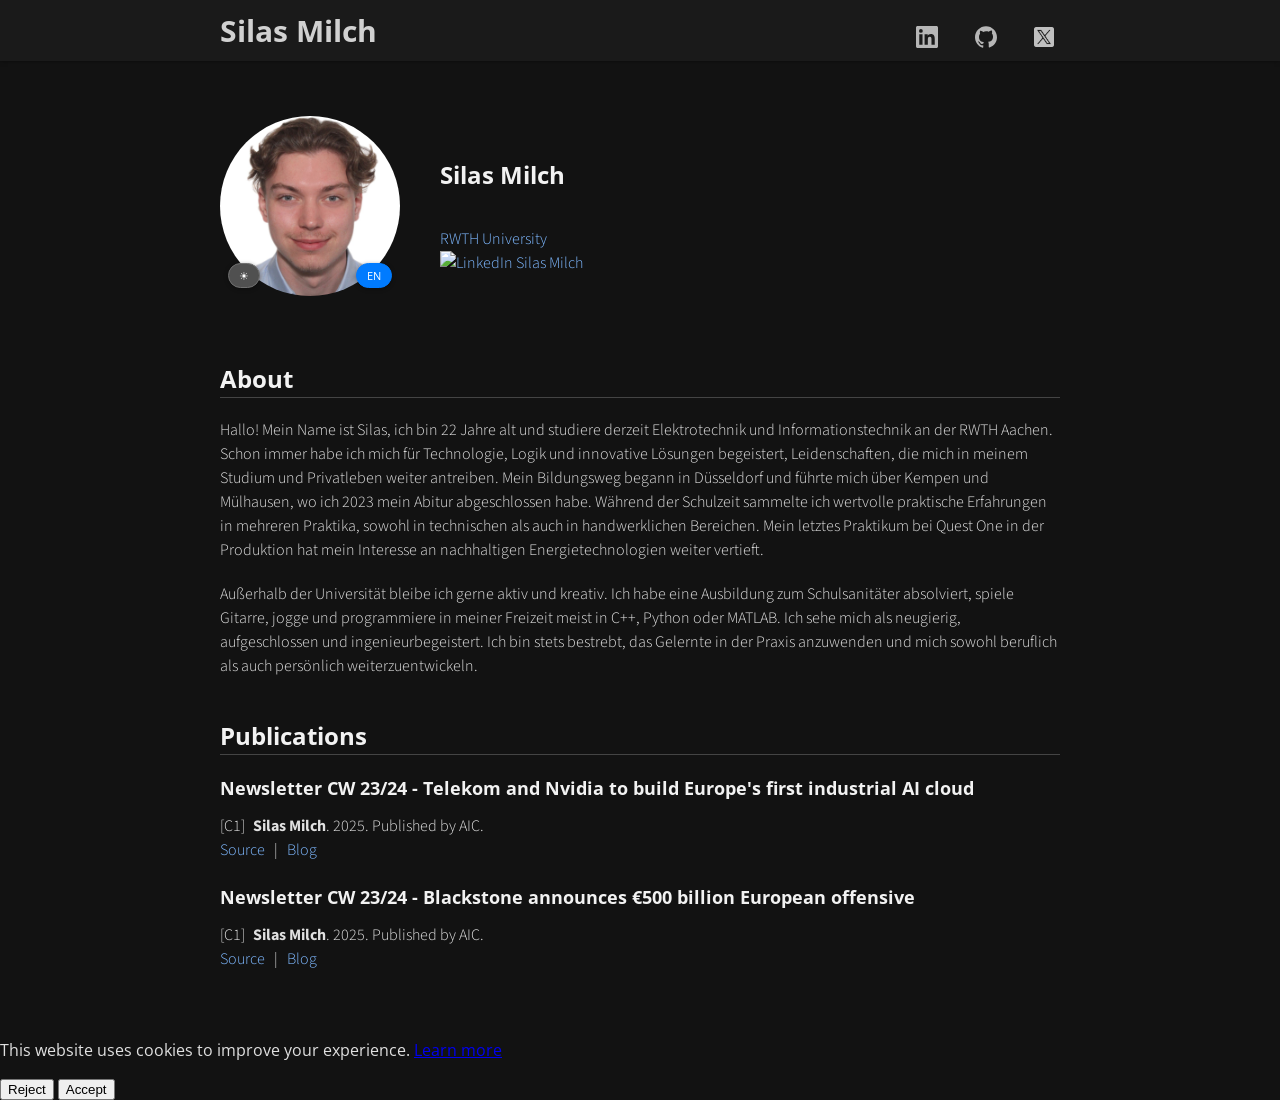
==== index.html @ ef3cd0cd "Update index.html" ====
<!doctype html>
<html class="dark-mode">


<head>

  <!-- Google tag (gtag.js) -->
  <script async src="https://www.googletagmanager.com/gtag/js?id=AW-17042808055"></script>
  <script>
    window.dataLayer = window.dataLayer || [];
    function gtag(){dataLayer.push(arguments);}
    gtag('js', new Date());

    gtag('config', 'AW-17042808055');
  </script>

  <!-- Open Graph Meta-Tags -->
  <meta property="og:title" content="Ailas Milch - Student at RWTH Aachen University">
  <meta property="og:description" content="Hi, I'm Silas Milch, a student of Electrical Engineering and Information Technology at RWTH Aachen University. Passionate about technology, programming, and sustainable energy solutions.">
  <meta property="og:image" content="https://www.silasmilch.eu/img/me.jpeg"> <!-- Dein Profilbild -->
  <meta property="og:url" content="https://www.silasmilch.eu/">
  <meta property="og:type" content="website">
  <meta property="og:site_name" content="Silas Milch">
  
  <!-- Optional: Twitter Card Meta-Tags -->
  <meta name="twitter:card" content="summary_large_image">
  <meta name="twitter:title" content="Silas Milch - Student at RWTH Aachen University">
  <meta name="twitter:description" content="Hi, I'm Silas Milch, a student of Electrical Engineering and Information Technology at RWTH Aachen University. Passionate about technology, programming, and sustainable energy solutions.">
  <meta name="twitter:image" content="https://www.silasmilch.eu/img/me2.png">

  <!-- Favicon -->
  <title>Silas Milch</title>
  <link rel="icon" type="image/png" sizes="32x32" href="/favicon.png">
  <link rel="icon" href="/favicon.ico">
  <link rel="canonical" href="https://www.silasmilch.eu/">






  <meta charset="utf-8" name="viewport" content="width=device-width, initial-scale=1">
  <script>
    (function () {
      try {
        if (localStorage.getItem('darkMode') === 'false') {
          document.documentElement.classList.remove('dark-mode');
        }
      } catch (e) {}
    })();
  </script>
  <link href="css/frame.css" media="screen" rel="stylesheet" type="text/css" />
  <link href="css/controls.css" media="screen" rel="stylesheet" type="text/css" />
  <link href="css/custom.css" media="screen" rel="stylesheet" type="text/css" />
  <link href="css/cookie-banner.css" media="screen" rel="stylesheet" type="text/css" />
  <link href='https://fonts.googleapis.com/css?family=Open+Sans:400,700' rel='stylesheet' type='text/css'>
  <link href='https://fonts.googleapis.com/css?family=Open+Sans+Condensed:300,700' rel='stylesheet' type='text/css'>
  <link href="https://fonts.googleapis.com/css?family=Source+Sans+Pro:400,700" rel="stylesheet">
  <script src="https://ajax.googleapis.com/ajax/libs/jquery/3.3.1/jquery.min.js"></script>
  <script src="js/menu.js"></script>
  <script src="js/lang-toggle.js" defer></script>
  <script src="js/dark-mode.js" defer></script>
  <script src="js/cookie-banner.js" defer></script>
  <script>
    (function (i, s, o, g, r, a, m) {
      i['GoogleAnalyticsObject'] = r;
      i[r] = i[r] || function () {
        (i[r].q = i[r].q || []).push(arguments)
      }, i[r].l = 1 * new Date();
      a = s.createElement(o),
        m = s.getElementsByTagName(o)[0];
      a.async = 1;
      a.src = g;
      m.parentNode.insertBefore(a, m)
    })(window, document, 'script', 'https://www.google-analytics.com/analytics.js', 'ga');
    ga('create', 'UA-103598896-1', 'auto');
    ga('send', 'pageview');
  </script>
</head>

<body>
  <div class="menu-container"></div>
  <div class="content-container">
    <div class="content">
      <div class="content-table flex-column">
        <div class="flex-row">
          <div class="flex-item flex-column">
            <div class="profile-image-wrap">
              <img class="image" id="me" src="img/me.jpeg" alt="Silas Milch">
              <button type="button" id="dark-mode-toggle" class="custom-button profile-dark-toggle" aria-label="Light mode aktivieren" aria-pressed="true">&#9728;</button>
              <button type="button" id="lang-toggle-about" class="custom-button custom-button-primary profile-lang-toggle" aria-label="Vorstellungstext auf Deutsch anzeigen">DE</button>
            </div>
          </div>
          <div class="flex-item flex-column">
            <h2>Silas Milch</h2>
            <p class="text">
              <br>
              <a href="https://www.rwth-aachen.de/go/id/a/" target="_blank">RWTH University</a><br>
              <a href="https://www.linkedin.com/in/silas-milch-57623a277/">
                <img alt="LinkedIn" src="https://cdn-icons-png.flaticon.com/512/174/174857.png" width="16" height="16" />
                Silas Milch
              </a>
              <br>
            </p>
          </div>
        </div>
        <div class="flex-row">
          <div class="flex-item flex-column">
            <p class="text">
              <span class="custom-text-danger">
              </span>
            </p>
            <h2>About</h2>
            <hr>
            <p class="text" id="about-intro" data-lang="en">
            <!-- Der hier stehende Text, befindet sich in lang-toggle.js -->
            </p>
            
            <p class="text" id="about-extra" data-lang="en">
              <!-- Der hier stehende Text, befindet sich in lang-toggle.js -->
            </p>
            
              <!--
              <h3>Table of Content</h3>
              <hr>
              <ul>
              <li><a href="#conference-paper">Refereed Conference Papers</a></li>
              <li><a href="#wip-paper">Refereed Posters, Works-in-Progress, and Workshop Papers</a></li>
              <li><a href="#other-paper">Other Publications</a></li>
              <li><a href="#tool">Released Open Source Tools, Datasets, and Teaching Materials</a></li>
              <li><a href="#project">Publications</a></li> 
              </ul> 
              -->

              
                
                <h2 id="publications">Publications</h2>
                <hr>

                <h3 id="conference-paper">Newsletter CW 23/24 - Telekom and Nvidia to build Europe's first industrial AI cloud</h3>
                <ol class="publication C-list">
                  <li>
                    <p class="text-small-margin">
                      <b>Silas Milch</b>. 2025. Published by AIC.
                      <br>
                      <a href="https://newsletters-website.s3.eu-central-1.amazonaws.com/Newsletter_CW+1920_v4.pdf" target="_blank">Source</a>
                      &nbsp;&nbsp;|&nbsp;&nbsp;
                      <a href="https://www.aachen-investment-club.de/teams/news?page=2" target="_blank">Blog</a>
                    </p>
                  </li>
                </ol>
                
                <h3 id="conference-paper">Newsletter CW 23/24 - Blackstone announces €500 billion European offensive</h3>
                <ol class="publication C-list">
                  <li>
                    <p class="text-small-margin">
                      <b>Silas Milch</b>. 2025. Published by AIC.
                      <br>
                      <a href="https://newsletters-website.s3.eu-central-1.amazonaws.com/Newsletter_CW+1920_v4.pdf" target="_blank">Source</a>
                      &nbsp;&nbsp;|&nbsp;&nbsp;
                      <a href="https://www.aachen-investment-club.de/teams/news?page=2" target="_blank">Blog</a>
                    </p>
                  </li>
                </ol>

              <!--
              <li>
                <p class="text-small-margin">
                  <b>Yen-Chia Hsu</b>, Tay-Sheng Jeng, Yang-Ting Shen, and Po-Chun Chen. 2012. SynTag: A Web-based Platform for Labeling Real-time Video. In Proceedings of the ACM 2012 Conference on Computer Supported Cooperative Work (CSCW 2012). ACM.
                  <br>
                  <a href="http://dl.acm.org/citation.cfm?id=2145312" target="_blank">Source</a>
                  &nbsp;&nbsp;|&nbsp;&nbsp;
                  <a href="https://www.youtube.com/watch?v=k7zWjvpDYtE" target="_blank">Video</a>
                  &nbsp;&nbsp;|&nbsp;&nbsp;
                  <a href="https://yenchiah.wordpress.com/2016/05/12/syntag-a-web-based-platform-for-labeling-real-time-video-acm-cscw-2012-short-paper/" target="_blank">Blog</a>
                  &nbsp;&nbsp;|&nbsp;&nbsp;
                  <a href="https://github.com/yenchiah/SynTag" target="_blank">Code and Data</a>
                </p>
              </li>
              -->

            
          
            <!--
            <h2 id="wip-paper">Refereed Posters, Works-in-Progress, and Workshop Papers</h2>
            <hr>
         
             
            <ol class="publication P-list">
              <li>
                <p class="text-small-margin">
                  <b>Yen-Chia Hsu</b>, Paul Dille, Randy Sargent, Christopher Bartley, and Illah Nourbakhsh. 2015. A Web-based Large-scale Timelapse Editor for Creating and Sharing Guided Video Tours and Interactive Slideshows. IEEE Information Visualization Posters, 2015.
                  <br>
                  <a href="file/timelapse-editor.pdf" target="_blank">PDF</a>
                  &nbsp;&nbsp;|&nbsp;&nbsp;
                  <a href="https://vimeo.com/136251467" target="_blank">Source</a>
                  &nbsp;&nbsp;|&nbsp;&nbsp;
                  <a href="https://yenchiah.wordpress.com/2016/05/14/a-web-based-large-scale-timelapse-editor-for-creating-and-sharing-guided-video-tours-and-interactive-slideshows-ieee-vis-2015-poster/" target="_blank">Blog</a>
                  &nbsp;&nbsp;|&nbsp;&nbsp;
                  <a href="https://github.com/CMU-CREATE-Lab/timemachine-viewer" target="_blank">Code and Data</a>
                </p>
              </li>
              <li>
                <p class="text-small-margin">
                  <b>Yen-Chia Hsu</b>, Jennifer Cross, Paul Dille, Illah Nourbakhsh, Leann Leiter, and Ryan Grode. 2018. Visualization Tool for Environmental Sensing and Public Health Data. In Proceedings of the 2018 ACM Conference Companion Publication on Designing Interactive Systems (DIS 2018 Companion). ACM.
                  <br>
                  <a href="file/env-health-channel.pdf" target="_blank">PDF</a>
                  &nbsp;&nbsp;|&nbsp;&nbsp;
                  <a href="https://dl.acm.org/citation.cfm?id=3197391.3205419" target="_blank">Source</a>
                  &nbsp;&nbsp;|&nbsp;&nbsp;
                  <a href="https://arxiv.org/abs/1804.03263" target="_blank">arXiv</a>
                  &nbsp;&nbsp;|&nbsp;&nbsp;
                  <a href="https://yenchiah.wordpress.com/2017/08/31/environmental-health-channel-an-online-tool-for-visualizing-sensor-and-health-data/" target="_blank">Blog</a>
                  &nbsp;&nbsp;|&nbsp;&nbsp;
                  <a href="file/env-health-channel-focus-group-questions.pdf" target="_blank">Appendix</a>
                  &nbsp;&nbsp;|&nbsp;&nbsp;
                  <a href="https://github.com/CMU-CREATE-Lab/ehp-channel" target="_blank">Code and Data</a>
                </p>
              </li>
            </ol>
            
            <h2 id="tool">Released Open Source Tools, Datasets, and Teaching Materials</h2>
            <hr>
         
            <ol class="publication T-list">
              <li>
                <p class="text-small-margin">
                  Yen-Chia Hsu.
                  <a target="_blank" href="https://github.com/yenchiah/SynTag">A Web-based Platform for Labeling Real-time Video</a>.
                  Computer software.
                </p>
              </li>
          
            </ol>
           
          </div>

        -->






          <!-- 
          <div class="flex-row full-width">
            <div class="flex-item flex-column full-width">
              <h2 id="project">Projects</h2>
              <hr style="width: 100%; border: none; border-top: 1px solid #ccc; margin: 0.5em 0;">
            </div>
          </div>

       
          </div>
          <div class="flex-row">
            <div class="flex-item flex-item-stretch flex-column">
          <img class="image max-width-600" src="img/cocteau.jpg" alt="COCTEAU Project Image">
          </div>
          <div class="flex-item flex-item-stretch-6 flex-column">
            <p class="text">
            <span class="highlight-text">COCTEAU: an Empathy-Based Tool for Decision-Making [P5, P6, T14], 2021 - 2022</span><br>
            I worked in a team to build a tool to strengthen interactions between citizens and decision-makers on a large scale.
            The goal is to elicit empathetic relations among stakeholders to collect perspectives on societal issues.
            (<a href="https://periscope.io.tudelft.nl/" target="_blank">link to website</a>)
            </p>
          </div>
          -->
          

          </div>
        </div>
      </div>
    </div>
  </div>
</body>

</html>
---- css/frame.css ----
/*************************************************************************
 * GitHub: https://github.com/yenchiah/project-website-template
 * Version: v3.43
 * This CSS file is for the website frame
 * If you want to keep this template updated, avoid modifying this file
 * Instead, add your own CSS in the custom.css file
 *************************************************************************/

html,
body {
  margin: 0;
  padding: 0;
  background-color: white;
  font-family: 'Open Sans', Helvetica, Arial, sans-serif;
  left: 0;
  right: 0;
  width: auto;
}

/* This is a hack for FireFox that the <b> tag does not work */
strong,
b {
  font-weight: bold;
}

a {
  outline: none;
  cursor: pointer;
}

img {
  -webkit-touch-callout: none;
  -webkit-user-select: none;
  -khtml-user-select: none;
  -moz-user-select: none;
  -ms-user-select: none;
  user-select: none;
}

video {
  -webkit-touch-callout: none;
  -webkit-user-select: none;
  -khtml-user-select: none;
  -moz-user-select: none;
  -ms-user-select: none;
  user-select: none;
}

h1 {
  font-size: 30px;
  color: #333333;
  margin: 30px 0 0 0;
  padding: 0;
  font-weight: bold;
  font-family: 'Open Sans', Helvetica, Arial, sans-serif;
}

h2 {
  font-size: 24px;
  color: #333333;
  margin: 30px 0 0 0;
  padding: 0;
  font-weight: bold;
  font-family: 'Open Sans', Helvetica, Arial, sans-serif;
}

h3 {
  font-size: 18px;
  color: #333333;
  margin: 10px 0 0 0;
  padding: 0;
  font-weight: bold;
  font-family: 'Open Sans', Helvetica, Arial, sans-serif;
}

ul,
ol {
  margin: 10px 0 10px 0;
}

li ol,
li ul {
  margin: 0;
}

hr {
  border: 0;
  height: 1px;
  background: rgb(220, 220, 220);
  margin: 0 0 10px 0;
}

.menu-container {
  z-index: 2;
  position: relative;
  width: 100%;
  background-color: #333333;
  min-width: 300px;
  -webkit-touch-callout: none;
  -webkit-user-select: none;
  -khtml-user-select: none;
  -moz-user-select: none;
  -ms-user-select: none;
  user-select: none;
  box-shadow: 0 0px 4px rgb(0 0 0 / 32%), 0 0px 10px rgb(0 0 0 / 23%);
}

.menu {
  position: relative;
  margin: 0 auto;
  max-width: 900px;
}

.menu .menu-table {
  padding: 0px 10px;
  width: 100%;
  margin: 0;
}

.menu .menu-highlight {
  color: rgb(255, 255, 255) !important;
  opacity: 1 !important;
  font-weight: 700 !important;
}

.menu .logo {
  margin-left: 20px;
}

.menu .logo a {
  color: rgba(255, 255, 255, 0.8);
  font-family: 'Open Sans Condensed', Helvetica, Arial, sans-serif;
  font-size: 30px;
  text-decoration: none;
  font-weight: 700;
  flex: 1 auto;
  padding: 10px 0;
}

.menu .logo a:hover {
  cursor: pointer;
}

.menu .logo img {
  margin: 0;
  padding: 0;
}

.menu .menu-button {
  width: 40px;
  height: 40px;
  display: none;
  cursor: pointer;
  margin-right: 20px;
}

.menu .menu-button img {
  width: 30px;
  height: 30px;
}

.menu .menu-items {
  align-self: stretch;
}

.menu .menu-items>a,
.menu .menu-items>div {
  color: rgba(255, 255, 255, 0.8);
  text-decoration: none;
  font-weight: 400;
  font-size: 18px;
  flex: 1 auto;
  transition: opacity 0.1s ease-in-out;
  -moz-transition: opacity 0.1s ease-in-out;
  -webkit-transition: opacity 0.1s ease-in-out;
  font-family: 'Open Sans', Helvetica, Arial, sans-serif;
  white-space: nowrap;
  display: flex;
  align-items: center;
  height: 100%;
}

.menu .menu-items>a:not(:last-child),
.menu .menu-items>div:not(:last-child) {
  margin-right: 25px;
}

.menu .menu-items>a:hover,
.menu .menu-items>div:hover {
  color: rgb(255, 255, 255);
  opacity: 1;
  cursor: pointer;
}

.menu .menu-items .dropdown {
  overflow: hidden;
  cursor: pointer;
}

.menu .menu-items .dropdown .dropbtn {
  font-family: inherit;
  text-decoration: inherit;
  color: inherit;
  font-weight: inherit;
  font-size: inherit;
  transition: inherit;
  -moz-transition: inherit;
  -webkit-transition: inherit;
  white-space: inherit;
  display: flex;
  align-items: center;
  height: 100%;
}

.menu .menu-items .dropdown i {
  color: #ffffff;
  margin-left: 5px;
}

.menu .menu-items .dropdown .dropdown-content {
  display: none;
  position: absolute;
  background-color: #f9f9f9;
  min-width: 100px;
  box-shadow: 0px 8px 16px 0px rgba(0, 0, 0, 0.2);
  z-index: 1;
  top: 100%;
  border-top: 3px solid #848484;
  border-bottom-left-radius: 2px;
  border-bottom-right-radius: 2px;
}

.menu .menu-items .dropdown .dropdown-content a {
  color: black;
  padding: 10px 20px;
  text-decoration: none;
  display: block;
  text-align: left;
  font-size: 16px;
}

.menu .menu-items .dropdown .dropdown-content a:hover {
  background-color: #ddd;
  color: black;
}

.menu .menu-items .dropdown .dropdown-content a:last-child:hover {
  border-bottom-left-radius: 2px;
  border-bottom-right-radius: 2px;
}

.menu .menu-items .dropdown:hover .dropdown-content {
  display: block;
}

.content-container {
  z-index: 1;
  position: relative;
  width: 100%;
  min-width: 300px;
}

.content {
  position: relative;
  margin: 0 auto;
  font-size: 16px;
  font-family: 'Source Sans Pro', Helvetica, Arial, sans-serif;
  font-weight: 300;
  line-height: 1.5;
  max-width: 900px;
  overflow-x: auto;
}

.content p a,
.content ul a,
.content ol a {
  text-decoration: none;
  color: #005cbf;
}

.content p a:hover,
.content ul a:hover,
.content ol a:hover {
  text-decoration: underline;
}

.content-table {
  padding: 40px 10px;
  width: 100%;
  margin: 0;
}

.banner {
  position: relative;
  font-size: 16px;
  font-family: 'Source Sans Pro', Helvetica, Arial, sans-serif;
  font-weight: 300;
  line-height: 1.5;
  overflow-x: auto;
  background-color: #005cbf;
  display: flex;
}

.banner .banner-table {
  padding: 0;
  width: 100%;
  margin: 0 auto;
  align-self: flex-end;
}

.banner .banner-table a {
  color: #a3cfff;
  text-decoration: none;
}

.banner .banner-table a:hover {
  text-decoration: underline;
}

.banner h1,
.banner h2,
.banner h3,
.banner p,
.banner span {
  color: white;
}

.banner .flex-item {
  max-width: 900px;
  margin: 20px auto;
  padding: 0 30px;
}

.flex-column {
  display: flex;
  flex-direction: column;
  flex-wrap: wrap;
  justify-content: flex-start;
  align-items: stretch;
  align-content: stretch;
  box-sizing: border-box;
}

.flex-row-space-between {
  display: flex;
  flex-direction: row;
  flex-wrap: wrap;
  justify-content: space-between;
  align-items: center;
  align-content: stretch;
  box-sizing: border-box;
}

.flex-row {
  display: flex;
  flex-direction: row;
  flex-wrap: wrap;
  justify-content: flex-start;
  align-items: center;
  align-content: stretch;
  box-sizing: border-box;
}

.flex-row-center {
  display: flex;
  flex-direction: row;
  flex-wrap: wrap;
  justify-content: center;
  align-items: center;
  align-content: stretch;
  box-sizing: border-box;
}

.flex-item-stretch {
  flex: 1 auto;
}

.flex-item-stretch-2 {
  flex: 1 auto;
}

.flex-item-stretch-3 {
  flex: 1 auto;
}

.flex-item-stretch-4 {
  flex: 1 auto;
}

.flex-item-stretch-5 {
  flex: 1 auto;
}

.flex-item {
  margin: 0 20px;
}

.left-align {
  float: left;
}

.right-align {
  float: right;
}

.full-width {
  width: 100%;
}

.badge-text {
  font-size: 30px;
  font-weight: 700;
}

.text {
  margin: 10px 0 10px 0;
  padding: 0;
}

.text-large-margin {
  margin: 15px 0 15px 0;
  padding: 0;
}

.text-small-margin {
  margin: 5px 0 5px 0;
  padding: 0;
}

.text-no-margin {
  margin: 0;
  padding: 0;
}

.scrollable-image-container {
  overflow: auto;
  border: 1px solid #666666;
  display: grid;
  width: fit-content;
  margin: 15px 0;
}

.scrollable-image-container.center {
  margin-left: auto;
  margin-right: auto;
}

.scrollable-image {
  border-radius: 2px;
  margin: 0;
  overflow: auto;
  -webkit-touch-callout: none;
  -webkit-user-select: none;
  -khtml-user-select: none;
  -moz-user-select: none;
  -ms-user-select: none;
  user-select: none;
  display: flex;
}

.scrollable-image.center {
  margin-left: auto;
  margin-right: auto;
}

.image {
  border-radius: 2px;
  width: 100%;
  margin: 15px 0;
  -webkit-touch-callout: none;
  -webkit-user-select: none;
  -khtml-user-select: none;
  -moz-user-select: none;
  -ms-user-select: none;
  user-select: none;
  display: flex;
}

.image.center {
  align-self: center;
}

.image img,
.image video {
  width: 100%;
  height: 100%;
  box-sizing: border-box;
  display: table-cell;
  overflow: hidden;
  border-radius: 2px;
}

.adaptive-image {
  background-position: center;
  background-repeat: no-repeat;
  background-size: cover;
}

.image-wrap-text {
  float: left;
  margin: 5px 40px 25px 0;
}

.image-caption {
  width: 100%;
  text-align: center;
  margin-top: -10px;
  margin-bottom: 10px;
}

.max-width-400 {
  max-width: 400px;
}

.max-width-140 {
  max-width: 140px;
}

ol.publication {
  display: flex;
  flex-direction: column-reverse;
  list-style: none;
  margin: 7px 0 7px 0;
  padding: 0;
  flex-wrap: wrap;
}

ol.publication li {
  display: flex;
  align-items: baseline;
  margin: 0;
  padding: 0;
}

ol.publication li p:before {
  line-height: 1;
  margin-right: 5px;
}

ol.publication.C-list {
  counter-reset: C-counter;
}

ol.publication.C-list li p {
  counter-increment: C-counter;
}

ol.publication.C-list li p:before {
  content: "[C" counter(C-counter)"]";
}

ol.publication.J-list {
  counter-reset: J-counter;
}

ol.publication.J-list li p {
  counter-increment: J-counter;
}

ol.publication.J-list li p:before {
  content: "[J" counter(J-counter)"]";
}

ol.publication.T-list {
  counter-reset: T-counter;
}

ol.publication.T-list li p {
  counter-increment: T-counter;
}

ol.publication.T-list li p:before {
  content: "[T" counter(T-counter)"]";
}

ol.publication.O-list {
  counter-reset: O-counter;
}

ol.publication.O-list li p {
  counter-increment: O-counter;
}

ol.publication.O-list li p:before {
  content: "[O" counter(O-counter)"]";
}

ol.publication.P-list {
  counter-reset: P-counter;
}

ol.publication.P-list li p {
  counter-increment: P-counter;
}

ol.publication.P-list li p:before {
  content: "[P" counter(P-counter)"]";
}

ol.publication.M-list {
  counter-reset: M-counter;
}

ol.publication.M-list li p {
  counter-increment: M-counter;
}

ol.publication.M-list li p:before {
  content: "[M" counter(M-counter)"]";
}

ol.publication.F-list {
  counter-reset: F-counter;
}

ol.publication.F-list li p {
  counter-increment: F-counter;
}

ol.publication.F-list li p:before {
  content: "[F" counter(F-counter)"]";
}

ol.publication.A-list {
  counter-reset: A-counter;
}

ol.publication.A-list li p {
  counter-increment: A-counter;
}

ol.publication.A-list li p:before {
  content: "[A" counter(A-counter)"]";
}

ol.nested {
  list-style: none;
  counter-reset: item;
}

ol.nested>li:before {
  counter-increment: item;
  content: counters(item, ".") ". ";
  padding-right: 0.6em;
}

.noselect {
  -webkit-touch-callout: none;
  -webkit-user-select: none;
  -khtml-user-select: none;
  -moz-user-select: none;
  -ms-user-select: none;
  user-select: none;
}

.center-align-content {
  display: flex;
  justify-content: center;
  align-items: center;
}

.left-align-content {
  display: flex;
  justify-content: flex-start;
  align-items: center;
}

.text-large {
  font-size: 20px;
}

.text-small {
  font-size: 12px;
}

.text-italic {
  font-style: italic;
}

.text-justify {
  text-align: justify;
}

.text-center {
  text-align: center;
}

.iframe-container {
  position: absolute;
  top: 61px;
  bottom: 0;
  left: 0;
  height: auto;
  width: 100%;
  min-width: 300px;
}

.iframe {
  border: 0;
  width: 100%;
  height: 100%;
}

.iframe-in-body {
  width: 100%;
  height: 400px;
  border: 1px solid #666666;
  margin: 15px 0;
}

.iframe-in-tab {
  width: 100%;
  height: 400px;
  border: 0;
  margin: 0;
  padding: 0;
}

.force-no-scroll {
  overflow-y: hidden;
}

.force-scroll {
  overflow-y: scroll;
}

.highlight-text {
  font-weight: bold;
}

.custom-text-info,
.custom-text-info p,
.custom-text-info a {
  color: #17a2b8;
}

.custom-text-info a:hover {
  color: #007082;
}

.custom-text-primary,
.custom-text-primary p,
.custom-text-primary a {
  color: #007bff;
}

.custom-text-primary a:hover {
  color: #005cbf;
}

.custom-text-danger,
.custom-text-danger p,
.custom-text-danger a {
  color: #dc3545;
}

.custom-text-danger a:hover {
  color: #a71120;
}

.gallery {
  display: flex;
  flex-direction: row;
  flex-wrap: wrap;
  justify-content: flex-start;
  align-items: center;
  align-content: stretch;
  box-sizing: border-box;
  width: 100%;
  padding: 0 5px;
}

.gallery>a.flex-column,
.gallery>div.flex-column {
  color: black;
  text-decoration: none;
  padding: 15px;
  cursor: default;
}

.gallery>a.flex-column>img,
.gallery>a.flex-column>video,
.gallery>div.flex-column>img,
.gallery>div.flex-column>video {
  border-radius: 2px;
  width: 100%;
  background-image: url(../img/loading.gif);
  background-repeat: no-repeat;
  background-size: 30px 30px;
  background-position: center;
  min-height: 50px;
}

.gallery>a.flex-column>div,
.gallery>div.flex-column>div,
.gallery>a.flex-column>h3,
.gallery>div.flex-column>h3 {
  width: 100%;
  text-align: center;
}

.masonry {
  column-count: 2;
  column-fill: balance;
  column-gap: 0;
  box-sizing: border-box;
  width: 100%;
  padding: 0 5px;
  position: relative;
}

.masonry figure {
  break-inside: avoid;
  page-break-inside: avoid;
  border: 0;
  color: black;
  text-decoration: none;
  padding: 10px;
  margin: 0;
  cursor: default;
  -webkit-touch-callout: none;
  -webkit-user-select: none;
  -khtml-user-select: none;
  -moz-user-select: none;
  -ms-user-select: none;
  user-select: none;
  border: 5px solid transparent;
  position: relative;
  box-sizing: border-box;
  display: flex;
  flex-direction: column;
  flex-wrap: wrap;
  justify-content: flex-start;
  align-items: stretch;
  align-content: stretch;
}

.masonry figure.selected {
  border: 5px solid #007bff;
  -moz-box-shadow: inset 0 0 4px 1px #6d6d6d;
  -webkit-box-shadow: inset 0 0 4px 1px #6d6d6d;
  box-shadow: inset 0 0 4px 1px #6d6d6d;
}

.masonry figure>img,
.masonry figure>video {
  width: 100%;
  background-image: url(../img/loading.gif);
  background-repeat: no-repeat;
  background-size: 30px 30px;
  background-position: center;
  min-height: 50px;
  display: block;
  box-sizing: border-box;
  position: relative;
}

.masonry figure>figcaption {
  position: absolute;
  bottom: max(min(2vw, 20px), 15px);
  left: max(min(2vw, 20px), 15px);
  right: max(min(2vw, 20px), 15px);
  font-family: 'Oswald', Helvetica, Arial, sans-serif;
  width: auto;
  display: block;
  box-sizing: border-box;
  margin: 0;
  padding: 0;
  font-size: 25px;
  font-size: max(min(6vw, 21px), 16px);
  line-height: 1.3;
  font-weight: bold;
  color: #fff;
  text-align: center;
  background-color: transparent;
  text-shadow: -1px 1px 0 #000, 1px 1px 0 #000, 1px -1px 0 #000, -1px -1px 0 #000;
}

.masonry figure>figcaption.text-only {
  position: initial;
  background-color: rgb(80, 80, 80);
  padding: 20px 20px;
  text-shadow: none;
}

.masonry figure>figcaption.text-bottom {
  position: initial;
  font-family: 'Source Sans Pro', Helvetica, Arial, sans-serif;
  padding: 5px 5px;
  text-shadow: none;
  color: #000;
  font-weight: normal;
  font-size: 16px;
}

.masonry figure>div {
  width: calc(100% - 20px);
  display: block;
  box-sizing: border-box;
  position: absolute;
  line-height: 2;
  top: 10px;
  left: 10px;
  font-family: 'Source Sans Pro', Helvetica, Arial, sans-serif;
  font-size: 14px;
  background-color: rgba(255, 255, 255, 0.5);
  color: #000;
  text-align: center;
  padding: 0;
  height: 30px;
  margin: 0;
}

.masonry figure>div>a {
  cursor: alias;
  font-family: 'Source Sans Pro', Helvetica, Arial, sans-serif;
  font-size: 14px;
  color: #000;
  text-decoration: underline;
}

.custom-table-container {
  display: grid;
  width: fit-content;
  width: -moz-fit-content;
  margin: 15px 0;
}

.custom-table-container.center {
  margin-left: auto;
  margin-right: auto;
}

.custom-table {
  display: block;
  overflow-x: auto;
  border: 1px solid #666666;
  border-collapse: collapse;
  border-spacing: 0;
  empty-cells: show;
  margin: 0;
  padding: 0;
}

.custom-table thead {
  text-align: left;
  border-bottom: 1px solid #666666;
}

.custom-table tfoot {
  border-top: 1px solid #666666;
}

.custom-table tr.bg-color-gray {
  background-color: #dadada;
}

.custom-table tr.bg-color-light-gray {
  background-color: #efefef;
}

.custom-table td,
.custom-table th {
  padding: 5px 10px;
}

.custom-survey p.custom-answer-survey {
  font-family: 'Source Sans Pro', Helvetica, Arial, sans-serif;
  box-sizing: border-box;
  padding: 5px 10px;
  margin-top: 15px;
  margin-bottom: 0;
  margin-right: 0;
  margin-left: 0;
  background: rgb(255, 255, 255);
  border: 1px solid #7d7d7d;
  font-size: 18px;
  outline: none;
  border-radius: 0;
  width: 100%;
  white-space: pre-wrap;
  word-wrap: break-word;
  overflow-y: visible;
  overflow-x: hidden;
  min-height: 40px;
  word-break: break-word;
  hyphens: auto;
}

.custom-survey input.custom-textbox-survey,
.custom-survey textarea.custom-textbox-survey {
  font-family: 'Source Sans Pro', Helvetica, Arial, sans-serif;
  box-sizing: border-box;
  padding: 5px 10px;
  background: rgb(255, 255, 255);
  border: 1px solid #7d7d7d;
  font-size: 18px;
  outline: none;
  border-radius: 0;
  resize: none;
  width: 100%;
  white-space: pre-wrap;
  word-wrap: break-word;
  overflow-y: visible;
  overflow-x: hidden;
  min-height: 130px;
}

.custom-survey input[readonly].custom-textbox-survey,
.custom-survey textarea[readonly].custom-textbox-survey {
  cursor: default;
  background: rgb(230, 230, 230);
}

.custom-survey .custom-radio-group-survey {
  column-count: 1;
  column-fill: balance;
  column-gap: 0;
}

.custom-survey .custom-radio-group-survey.image-only {
  column-count: 2;
  column-fill: balance;
  column-gap: 0;
}

.custom-survey .custom-radio-group-survey div {
  display: flex;
  position: relative;
  width: 100%;
  break-inside: avoid;
}

.custom-survey .custom-radio-group-survey label>img {
  width: calc(100% - 5px);
  margin-top: 5px;
  margin-bottom: 10px;
  border-radius: 51%;
  box-shadow: 0 0px 4px rgba(0, 0, 0, 0.32), 0 0px 10px rgba(0, 0, 0, 0.23);
}

.custom-survey .custom-radio-group-survey input[type="radio"]+label,
.custom-survey .custom-radio-group-survey input[type="checkbox"]+label {
  position: relative;
  padding: 10px 10px 10px 48px;
  cursor: pointer;
  font-size: 16px;
  line-height: 1.8;
  display: grid;
  color: black;
  border: 0;
  font-family: 'Source Sans Pro', Helvetica, Arial, sans-serif;
  -webkit-touch-callout: none;
  -webkit-user-select: none;
  -khtml-user-select: none;
  -moz-user-select: none;
  -ms-user-select: none;
  user-select: none;
  width: 100%;
}

.custom-survey .custom-radio-group-survey.image-only input[type="radio"]+label,
.custom-survey .custom-radio-group-survey.image-only input[type="checkbox"]+label {
  padding: 10px;
}

.custom-survey .custom-radio-group-survey input[type="radio"]+label>figure,
.custom-survey .custom-radio-group-survey input[type="checkbox"]+label>figure {
  break-inside: avoid;
  page-break-inside: avoid;
  border: 0;
  color: black;
  text-decoration: none;
  padding: 0;
  margin: 0 auto;
  cursor: pointer;
  -webkit-touch-callout: none;
  -webkit-user-select: none;
  -khtml-user-select: none;
  -moz-user-select: none;
  -ms-user-select: none;
  user-select: none;
  position: relative;
  box-sizing: border-box;
  display: flex;
  flex-direction: column;
  flex-wrap: wrap;
  justify-content: flex-start;
  align-items: stretch;
  align-content: stretch;
  width: 100%;
}

.custom-survey .custom-radio-group-survey input[type="radio"]+label>figure>img,
.custom-survey .custom-radio-group-survey input[type="radio"]+label>figure>video,
.custom-survey .custom-radio-group-survey input[type="checkbox"]+label>figure>img,
.custom-survey .custom-radio-group-survey input[type="checkbox"]+label>figure>video {
  width: 100%;
  background-image: url(../img/loading.gif);
  background-repeat: no-repeat;
  background-size: 30px 30px;
  background-position: center;
  min-height: 50px;
  display: block;
  box-sizing: border-box;
  position: relative;
}

.custom-survey .custom-radio-group-survey input[type="radio"]+label>figure>figcaption,
.custom-survey .custom-radio-group-survey input[type="checkbox"]+label>figure>figcaption {
  position: absolute;
  bottom: max(min(2vw, 10px), 5px);
  left: max(min(2vw, 10px), 5px);
  right: max(min(2vw, 10px), 5px);
  font-family: 'Oswald', Helvetica, Arial, sans-serif;
  width: auto;
  display: block;
  box-sizing: border-box;
  margin: 0;
  padding: 0;
  font-size: 25px;
  font-size: max(min(4.5vw, 20px), 16px);
  line-height: 1.3;
  font-weight: bold;
  color: #fff;
  text-align: center;
  background-color: transparent;
  text-shadow: -1px 1px 0 #000, 1px 1px 0 #000, 1px -1px 0 #000, -1px -1px 0 #000;
}

.custom-survey .custom-radio-group-survey input[type="radio"]+label>figure>figcaption.text-only,
.custom-survey .custom-radio-group-survey input[type="checkbox"]+label>figure>figcaption.text-only {
  position: initial;
  background-color: rgb(80, 80, 80);
  padding: 25px 25px;
  text-shadow: none;
}

.custom-survey .custom-radio-group-survey input[type="radio"]+label>figure>div,
.custom-survey .custom-radio-group-survey input[type="checkbox"]+label>figure>div {
  width: 100%;
  display: block;
  box-sizing: border-box;
  position: absolute;
  line-height: 2;
  font-family: 'Source Sans Pro', Helvetica, Arial, sans-serif;
  font-size: 14px;
  background-color: rgba(255, 255, 255, 0.5);
  color: #000;
  text-align: center;
  padding: 0;
  height: 30px;
  margin: 0;
}

.custom-survey .custom-radio-group-survey input[type="radio"]+label>figure>div>a,
.custom-survey .custom-radio-group-survey input[type="checkbox"]+label>figure>div>a {
  cursor: alias;
  font-family: 'Source Sans Pro', Helvetica, Arial, sans-serif;
  font-size: 14px;
  color: #000;
  text-decoration: underline;
}

.custom-survey .custom-radio-group-survey input[type="radio"]:not(:disabled):hover,
.custom-survey .custom-radio-group-survey input[type="checkbox"]:not(:disabled):hover {
  color: #333333;
  background-color: #eeeeee;
}

.custom-survey .custom-radio-group-survey input[type="radio"]:disabled,
.custom-survey .custom-radio-group-survey input[type="checkbox"]:disabled {
  opacity: 0.4;
}

.custom-survey .custom-radio-group-survey input[type="radio"],
.custom-survey .custom-radio-group-survey input[type="checkbox"] {
  padding: 0;
  text-align: center;
  outline: none;
  cursor: pointer;
  box-shadow: none;
  transition: background-color 0.1s, box-shadow 0.1s;
  text-decoration: none;
  box-sizing: border-box;
  background-color: white;
  border: 0;
  border-spacing: 0;
  display: inline-block;
  -webkit-touch-callout: none;
  -webkit-user-select: none;
  -khtml-user-select: none;
  -moz-user-select: none;
  -ms-user-select: none;
  user-select: none;
  position: absolute;
  left: -9999px;
}

.custom-survey .custom-radio-group-survey input[type="radio"]:checked+label,
.custom-survey .custom-radio-group-survey input[type="checkbox"]:checked+label {
  color: white;
  background-color: #007bff;
}

.custom-survey .custom-radio-group-survey input[type="radio"]+label:before,
.custom-survey .custom-radio-group-survey input[type="checkbox"]+label:before {
  content: '';
  position: absolute;
  left: 14px;
  top: 14px;
  width: 20px;
  height: 20px;
  border: 1px solid #aaa;
  background: #fff;
  z-index: 1;
}

.custom-survey .custom-radio-group-survey input[type="radio"]+label:before {
  border-radius: 100%;
}

.custom-survey .custom-radio-group-survey input[type="checkbox"]+label:before {
  border-radius: 2px;
}

.custom-survey .custom-radio-group-survey input[type="radio"]+label:after,
.custom-survey .custom-radio-group-survey input[type="checkbox"]+label:after {
  content: '';
  width: 14px;
  height: 14px;
  background: #005cbf;
  position: absolute;
  top: 18px;
  left: 18px;
  -webkit-transition: all 0.1s ease;
  transition: all 0.1s ease;
  z-index: 1;
}

.custom-survey .custom-radio-group-survey input[type="radio"]+label:after {
  border-radius: 100%;
}

.custom-survey .custom-radio-group-survey input[type="checkbox"]+label:after {
  border-radius: 2px;
}

.custom-survey .custom-radio-group-survey input[type="radio"]:not(:checked)+label:after,
.custom-survey .custom-radio-group-survey input[type="checkbox"]:not(:checked)+label:after {
  opacity: 0;
  -webkit-transform: scale(0);
  transform: scale(0);
}

.custom-survey .custom-radio-group-survey input[type="radio"]:checked+label:after,
.custom-survey .custom-radio-group-survey input[type="checkbox"]:checked+label:after {
  opacity: 1;
  -webkit-transform: scale(1);
  transform: scale(1);
}

.custom-survey {
  padding: 25px;
  background-color: #e7e7e7;
  border: 1px solid #2f2f2f;
  border-radius: 0;
  display: flex;
  flex-direction: column;
  flex-wrap: nowrap;
}

.custom-survey .text {
  margin-top: 0;
  margin-bottom: 0;
  color: black;
}

.custom-survey h3 {
  margin-top: 0;
}

.custom-survey .custom-textbox-survey {
  color: black;
}

.custom-survey textarea.custom-textbox-survey::-webkit-input-placeholder {
  /* Edge */
  color: #a8a8a8;
}

.custom-survey textarea.custom-textbox-survey:-ms-input-placeholder {
  /* Internet Explorer */
  color: #a8a8a8;
}

.custom-survey textarea.custom-textbox-survey::placeholder {
  color: #a8a8a8;
}

.custom-survey.answer-mode {
  background-color: #afafaf;
  border: 1px solid #5d5d5d;
}

.custom-survey.answer-mode .custom-radio-group-survey input[type="radio"]+label,
.custom-survey.answer-mode .custom-radio-group-survey input[type="checkbox"]+label {
  border: 3px solid #afafaf;
}

.custom-survey.answer-mode .custom-radio-group-survey input[type="radio"]:not(.highlight)+label,
.custom-survey.answer-mode .custom-radio-group-survey input[type="checkbox"]:not(.highlight):checked+label {
  color: black;
  background-color: #afafaf;
}

.custom-survey.answer-mode .custom-radio-group-survey input[type="radio"].highlight+label,
.custom-survey.answer-mode .custom-radio-group-survey input[type="checkbox"].highlight+label {
  box-shadow: 0px 0px 0px 5px white inset;
  background-color: #007bff;
  color: white;
}

.custom-survey.answer-mode .custom-textbox-survey {
  color: #636363;
}

.custom-survey.answer-mode .custom-textbox-survey:disabled {
  background: #dddddd;
}

.no-top-margin {
  margin-top: 0;
}

.no-bottom-margin {
  margin-bottom: 0;
}

.break-long-url {
  /* These are technically the same, but use both */
  overflow-wrap: break-word;
  word-wrap: break-word;

  -ms-word-break: break-all;
  /* This is the dangerous one in WebKit, as it breaks things wherever */
  word-break: break-all;
  /* Instead use this non-standard one: */
  word-break: break-word;

  /* Adds a hyphen where the word breaks, if supported (No Blink) */
  -ms-hyphens: auto;
  -moz-hyphens: auto;
  -webkit-hyphens: auto;
  hyphens: auto;
}

.graph-title {
  font-size: 20px;
  margin-bottom: 0;
  margin-top: 15px;
}

.add-top-margin {
  margin-top: 15px;
}

.add-top-margin-small {
  margin-top: 5px;
}

.add-top-margin-large {
  margin-top: 30px;
}

.add-bottom-margin {
  margin-bottom: 15px;
}

.add-bottom-margin-small {
  margin-bottom: 5px;
}

.add-bottom-margin-large {
  margin-bottom: 30px;
}

@media screen and (min-width: 900px) {
  .flex-item-stretch {
    flex: 1;
  }

  .flex-item-stretch-2 {
    flex: 2;
  }

  .flex-item-stretch-3 {
    flex: 3;
  }

  .flex-item-stretch-4 {
    flex: 4;
  }

  .flex-item-stretch-5 {
    flex: 5;
  }
}

@media screen and (max-width: 750px) {
  .logo {
    -webkit-tap-highlight-color: transparent;
  }

  .menu .menu-button {
    display: flex;
    flex-direction: row;
    flex-wrap: wrap;
    justify-content: flex-end;
    align-items: center;
    align-content: stretch;
    box-sizing: border-box;
    -webkit-tap-highlight-color: transparent;
  }

  .menu .menu-button {
    cursor: pointer;
  }

  .menu .menu-items {
    display: none;
    width: 100%;
    margin-bottom: 10px;
    align-self: baseline;
  }

  .menu .menu-items.active {
    display: block;
  }

  .menu .menu-items.active>a,
  .menu .menu-items.active>div {
    display: block;
  }

  .menu .menu-items>a:not(:last-child),
  .menu .menu-items>div:not(:last-child) {
    margin-right: 0;
  }

  .menu .menu-items>a,
  .menu .menu-items>div {
    display: block;
    width: 100%;
    padding: 10px 0;
    border-top: 1px solid rgba(255, 255, 255, 0.5);
  }

  .menu .menu-items .dropdown {
    padding-bottom: 0;
  }

  .menu .menu-items .dropdown .dropdown-content {
    margin-top: 10px;
    position: relative;
    display: block;
    background-color: inherit;
    color: inherit;
    box-shadow: none;
    border-top: 0;
  }

  .menu .menu-items .dropdown .dropdown-content a {
    border-top: 1px solid rgba(255, 255, 255, 0.5);
    color: rgba(255, 255, 255, 0.8);
    padding: 12px 20px;
    text-decoration: none;
    display: block;
    text-align: left;
  }

  .menu .menu-items .dropdown .dropdown-content a::before {
    content: "";
    display: inline-block;
    width: 0.5em;
    height: 0.5em;
    margin-right: 0.5em;
    margin-top: 0.25em;
    border-left: 1px solid;
    border-bottom: 1px solid;
    vertical-align: top;
    opacity: 0.5;
  }

  .menu .menu-items .dropdown .dropdown-content a:hover {
    background-color: inherit;
    color: inherit;
  }

  .menu .menu-items .dropdown .dropbtn {
    margin-top: 0;
    display: block;
    width: 100%;
    text-align: left;
  }

  .image-wrap-text {
    max-width: 100%;
    margin-bottom: 20px;
    margin-right: 0;
  }
}

@media screen and (min-width: 900px) {
  .masonry {
    column-count: 3;
  }

  .custom-survey .custom-radio-group-survey.image-only {
    column-count: 2;
  }

  .gallery>a.flex-column,
  .gallery>div.flex-column {
    flex: 1 0 25%;
    max-width: 25%;
  }
}

@media screen and (min-width: 700px) and (max-width: 900px) {
  .masonry {
    column-count: 3;
  }

  .custom-survey .custom-radio-group-survey.image-only {
    column-count: 2;
  }

  .gallery>a.flex-column,
  .gallery>div.flex-column {
    flex: 1 0 33.3%;
    max-width: 33.3%;
  }
}

@media screen and (min-width: 500px) and (max-width: 700px) {
  .masonry {
    column-count: 2;
  }

  .custom-survey .custom-radio-group-survey.image-only {
    column-count: 1;
  }

  .gallery>a.flex-column,
  .gallery>div.flex-column {
    flex: 1 0 50%;
    max-width: 50%;
  }
}

@media screen and (max-width: 500px) {
  .masonry {
    column-count: 1;
  }

  .custom-survey .custom-radio-group-survey.image-only {
    column-count: 1;
  }

  .gallery>a.flex-column,
  .gallery>div.flex-column {
    flex: 1 0 100%;
    max-width: 100%;
  }
}
---- css/controls.css ----
/*************************************************************************
 * GitHub: https://github.com/yenchiah/project-website-template
 * Version: v3.43
 * This CSS file has control elements that do not require JavaScript
 * If you want to keep this template updated, avoid modifying this file
 * Instead, add your own CSS in the custom.css file
 *************************************************************************/

.custom-image-button {
  display: flex;
  flex-direction: column;
  flex-wrap: wrap;
  justify-content: flex-start;
  align-items: stretch;
  align-content: stretch;
  box-sizing: border-box;
  text-decoration: none;
  -webkit-touch-callout: none;
  -webkit-user-select: none;
  -khtml-user-select: none;
  -moz-user-select: none;
  -ms-user-select: none;
  user-select: none;
}

.custom-button {
  font-family: 'Open Sans', Helvetica, Arial, sans-serif;
  padding: 10px 20px;
  text-align: center;
  font-size: 14px;
  line-height: 15px;
  outline: none;
  border-radius: 2px;
  cursor: pointer;
  box-shadow: none;
  transition: background-color 0.1s, box-shadow 0.1s, border 0.1s;
  text-decoration: none;
  display: block;
  box-sizing: border-box;
  color: white;
  border: 1px solid #7d7d7d;
  background-color: #7d7d7d;
  -webkit-touch-callout: none;
  -webkit-user-select: none;
  -khtml-user-select: none;
  -moz-user-select: none;
  -ms-user-select: none;
  user-select: none;
}

.custom-button:not(:disabled):hover {
  background-color: #4d4d4d;
  border-color: #4d4d4d;
}

.custom-button:not(:disabled):active {
  background-color: #4d4d4d;
  border-color: #4d4d4d;
}

.custom-button:disabled {
  opacity: 0.4;
  cursor: default;
}

.custom-button-primary {
  background-color: #007bff;
  border-color: #007bff;
}

.custom-button-primary:not(:disabled):hover {
  background-color: #005cbf;
  border-color: #005cbf;
}

.custom-button-primary:not(:disabled):active {
  background-color: #005cbf;
  border-color: #005cbf;
}

.custom-button-danger {
  background-color: #dc3545;
  border-color: #dc3545;
}

.custom-button-danger:not(:disabled):hover {
  background-color: #a71120;
  border-color: #a71120;
}

.custom-button-danger:not(:disabled):active {
  background-color: #a71120;
  border-color: #a71120;
}

.custom-button-info {
  background-color: #17a2b8;
  border-color: #17a2b8;
}

.custom-button-info:not(:disabled):hover {
  background-color: #007082;
  border-color: #007082;
}

.custom-button-info:not(:disabled):active {
  background-color: #007082;
  border-color: #007082;
}

.custom-button-flat {
  font-family: 'Open Sans', Helvetica, Arial, sans-serif;
  text-align: center;
  font-size: 16px;
  line-height: 16px;
  outline: none;
  border-radius: 48px;
  cursor: pointer;
  box-shadow: none;
  transition: background-color 0.1s, box-shadow 0.1s, border 0.1s;
  text-decoration: none;
  color: black;
  border: 1px solid #777777;
  background-color: white;
  padding: 13px;
  display: flex;
  flex-direction: row;
  flex-wrap: wrap;
  justify-content: center;
  align-items: center;
  align-content: center;
  box-sizing: border-box;
  -webkit-touch-callout: none;
  -webkit-user-select: none;
  -khtml-user-select: none;
  -moz-user-select: none;
  -ms-user-select: none;
  user-select: none;
}

.custom-button-flat.large {
  font-size: 18px;
  line-height: 18px;
  padding: 17px;
  border-radius: 56px;
}

.custom-button-flat.small {
  font-size: 14px;
  line-height: 14px;
  padding: 12px;
  border-radius: 42px;
}

.custom-button-flat:disabled {
  opacity: 0.4;
  cursor: default;
}

.custom-button-flat img {
  width: 20px;
  height: 20px;
}

.custom-button-flat.small img {
  width: 16px;
  height: 16px;
}

.custom-button-flat.large img {
  width: 24px;
  height: 24px;
}

.custom-button-flat span {
  margin-left: 6px;
}

input.custom-textbox,
textarea.custom-textbox {
  font-family: 'Source Sans Pro', Helvetica, Arial, sans-serif;
  box-sizing: border-box;
  padding: 5px 10px;
  background: rgb(255, 255, 255);
  border: 1px solid #7d7d7d;
  font-size: 16px;
  outline: none;
  border-radius: 2px;
  resize: vertical;
}

input.custom-textbox {
  min-height: 37px;
  max-height: 37px;
}

textarea.custom-textbox {
  min-height: 60px;
  max-height: 200px;
}

input[readonly].custom-textbox,
textarea[readonly].custom-textbox {
  cursor: default;
  background: rgb(230, 230, 230);
}

.control-group {
  display: flex;
  flex-direction: row;
  flex-wrap: wrap;
  justify-content: flex-start;
  align-items: center;
  align-content: stretch;
  box-sizing: border-box;
  -webkit-touch-callout: none;
  -webkit-user-select: none;
  -khtml-user-select: none;
  -moz-user-select: none;
  -ms-user-select: none;
  user-select: none;
}

.control-group .custom-image-button {
  margin: 10px 0 10px 0;
}

.control-group .custom-image-button:not(:last-child) {
  margin-right: 15px;
}

.control-group .custom-button {
  margin: 10px 0 10px 0;
}

.control-group .custom-button:not(:last-child) {
  margin-right: 15px;
}

.control-group .custom-button-flat {
  margin: 10px 0 10px 0;
}

.control-group .custom-button-flat:not(:last-child) {
  margin-right: 15px;
}

.control-group .custom-textbox {
  margin: 10px 0 10px 0;
}

.control-group .custom-textbox:not(:last-child) {
  margin-right: 15px;
}

@media screen and (max-width: 500px) {
  .stretch-on-mobile {
    margin-left: 0 !important;
    margin-right: 0 !important;
    flex: 1 0 100%;
    max-width: 100%;
  }
}

.pulse-white {
  box-shadow: 0 0 0 rgba(255, 255, 255, 0.5);
  animation: pulse-white 2s infinite;
}

@-webkit-keyframes pulse-white {
  0% {
    -webkit-box-shadow: 0 0 0 0 rgba(255, 255, 255, 0.5);
  }

  70% {
    -webkit-box-shadow: 0 0 0 15px rgba(255, 255, 255, 0);
  }

  100% {
    -webkit-box-shadow: 0 0 0 0 rgba(255, 255, 255, 0);
  }
}

@keyframes pulse-white {
  0% {
    -moz-box-shadow: 0 0 0 0 rgba(255, 255, 255, 0.5);
    box-shadow: 0 0 0 0 rgba(255, 255, 255, 0.5);
  }

  70% {
    -moz-box-shadow: 0 0 0 15px rgba(255, 255, 255, 0);
    box-shadow: 0 0 0 15px rgba(255, 255, 255, 0);
  }

  100% {
    -moz-box-shadow: 0 0 0 0 rgba(255, 255, 255, 0);
    box-shadow: 0 0 0 0 rgba(255, 255, 255, 0);
  }
}

.pulse-black {
  box-shadow: 0 0 0 rgba(0, 0, 0, 0.5);
  animation: pulse-black 2s infinite;
}

@-webkit-keyframes pulse-black {
  0% {
    -webkit-box-shadow: 0 0 0 0 rgba(0, 0, 0, 0.5);
  }

  70% {
    -webkit-box-shadow: 0 0 0 15px rgba(0, 0, 0, 0);
  }

  100% {
    -webkit-box-shadow: 0 0 0 0 rgba(0, 0, 0, 0);
  }
}

@keyframes pulse-black {
  0% {
    -moz-box-shadow: 0 0 0 0 rgba(0, 0, 0, 0.5);
    box-shadow: 0 0 0 0 rgba(0, 0, 0, 0.5);
  }

  70% {
    -moz-box-shadow: 0 0 0 15px rgba(0, 0, 0, 0);
    box-shadow: 0 0 0 15px rgba(0, 0, 0, 0);
  }

  100% {
    -moz-box-shadow: 0 0 0 0 rgba(0, 0, 0, 0);
    box-shadow: 0 0 0 0 rgba(0, 0, 0, 0);
  }
}

.pulse-primary {
  box-shadow: 0 0 0 rgba(0, 123, 255, 0.5);
  animation: pulse-primary 2s infinite;
}

@-webkit-keyframes pulse-primary {
  0% {
    -webkit-box-shadow: 0 0 0 0 rgba(0, 123, 255, 0.5);
  }

  70% {
    -webkit-box-shadow: 0 0 0 15px rgba(0, 123, 255, 0);
  }

  100% {
    -webkit-box-shadow: 0 0 0 0 rgba(0, 123, 255, 0);
  }
}

@keyframes pulse-primary {
  0% {
    -moz-box-shadow: 0 0 0 0 rgba(0, 123, 255, 0.5);
    box-shadow: 0 0 0 0 rgba(0, 123, 255, 0.5);
  }

  70% {
    -moz-box-shadow: 0 0 0 15px rgba(0, 123, 255, 0);
    box-shadow: 0 0 0 15px rgba(0, 123, 255, 0);
  }

  100% {
    -moz-box-shadow: 0 0 0 0 rgba(0, 123, 255, 0);
    box-shadow: 0 0 0 0 rgba(0, 123, 255, 0);
  }
}

.pulse-danger {
  box-shadow: 0 0 0 rgba(220, 53, 69, 0.5);
  animation: pulse-danger 2s infinite;
}

@-webkit-keyframes pulse-danger {
  0% {
    -webkit-box-shadow: 0 0 0 0 rgba(220, 53, 69, 0.5);
  }

  70% {
    -webkit-box-shadow: 0 0 0 15px rgba(220, 53, 69, 0);
  }

  100% {
    -webkit-box-shadow: 0 0 0 0 rgba(220, 53, 69, 0);
  }
}

@keyframes pulse-danger {
  0% {
    -moz-box-shadow: 0 0 0 0 rgba(220, 53, 69, 0.5);
    box-shadow: 0 0 0 0 rgba(220, 53, 69, 0.5);
  }

  70% {
    -moz-box-shadow: 0 0 0 15px rgba(220, 53, 69, 0);
    box-shadow: 0 0 0 15px rgba(220, 53, 69, 0);
  }

  100% {
    -moz-box-shadow: 0 0 0 0 rgba(220, 53, 69, 0);
    box-shadow: 0 0 0 0 rgba(220, 53, 69, 0);
  }
}

.pulse-info {
  box-shadow: 0 0 0 rgba(23, 162, 184, 0.5);
  animation: pulse-info 2s infinite;
}

@-webkit-keyframes pulse-info {
  0% {
    -webkit-box-shadow: 0 0 0 0 rgba(23, 162, 184, 0.5);
  }

  70% {
    -webkit-box-shadow: 0 0 0 15px rgba(23, 162, 184, 0);
  }

  100% {
    -webkit-box-shadow: 0 0 0 0 rgba(23, 162, 184, 0);
  }
}

@keyframes pulse-info {
  0% {
    -moz-box-shadow: 0 0 0 0 rgba(23, 162, 184, 0.5);
    box-shadow: 0 0 0 0 rgba(23, 162, 184, 0.5);
  }

  70% {
    -moz-box-shadow: 0 0 0 15px rgba(23, 162, 184, 0);
    box-shadow: 0 0 0 15px rgba(23, 162, 184, 0);
  }

  100% {
    -moz-box-shadow: 0 0 0 0 rgba(23, 162, 184, 0);
    box-shadow: 0 0 0 0 rgba(23, 162, 184, 0);
  }
}
---- css/custom.css ----
/*************************************************************************
 * This css file is for your own style.
 *************************************************************************/

.content-table>div:first-child>div:first-child>h2:first-child {
  margin-top: 0;
}

.profile-image-wrap {
  position: relative;
  display: inline-block;
  width: 180px;
  margin: 15px 0;
}

.profile-image-wrap #me {
  display: block;
  width: 100%;
  margin: 0;
  border-radius: 50%;
}

.profile-image-wrap .profile-lang-toggle,
.profile-image-wrap .profile-dark-toggle {
  position: absolute;
  bottom: 8px;
  z-index: 1;
  margin: 0;
  padding: 5px 10px;
  font-size: 11px;
  line-height: 1.2;
  border-radius: 14px;
  box-shadow: 0 1px 4px rgba(0, 0, 0, 0.35);
}

.profile-lang-toggle {
  right: 8px;
}

.profile-dark-toggle {
  left: 8px;
  min-width: 32px;
  padding: 5px 8px;
  font-size: 14px;
}

/* Dark mode */
html.dark-mode,
html.dark-mode body {
  background-color: #121212;
  color: #e0e0e0;
}

html.dark-mode h1,
html.dark-mode h2,
html.dark-mode h3 {
  color: #f2f2f2;
}

html.dark-mode hr {
  background: #444444;
}

html.dark-mode .content p a,
html.dark-mode .content ul a,
html.dark-mode .content ol a {
  color: #7eb8ff;
}

html.dark-mode .content p a:hover,
html.dark-mode .content ul a:hover,
html.dark-mode .content ol a:hover {
  color: #a8d4ff;
}

html.dark-mode .menu-container {
  background-color: #1a1a1a;
  box-shadow: 0 0 4px rgba(0, 0, 0, 0.5);
}

html.dark-mode .menu .menu-items .dropdown .dropdown-content {
  background-color: #2a2a2a;
  border-top-color: #555555;
}

html.dark-mode .menu .menu-items .dropdown .dropdown-content a {
  color: #e0e0e0;
}

html.dark-mode .menu .menu-items .dropdown .dropdown-content a:hover {
  background-color: #3a3a3a;
  color: #ffffff;
}

html.dark-mode input.custom-textbox,
html.dark-mode textarea.custom-textbox {
  background: #2a2a2a;
  border-color: #555555;
  color: #e0e0e0;
}

html.dark-mode .custom-button-flat {
  background-color: #2a2a2a;
  border-color: #666666;
  color: #e0e0e0;
}

html.dark-mode .profile-dark-toggle {
  background-color: #505050;
  border-color: #707070;
}

.flex-item-stretch-6 {
  flex: 1 auto;
}

.max-width-600 {
  max-width: 900px;
}

@media screen and (min-width: 900px) {
  .flex-item-stretch-6 {
    flex: 5.5;
  }
}

.menu .menu-items > a.menu-social-link {
  flex: 0 0 auto;
  padding: 6px;
  opacity: 0.85;
}

.menu .menu-items > a.menu-social-link:hover {
  opacity: 1;
  color: #ffffff;
}

.menu .menu-items > a.menu-social-link svg {
  width: 22px;
  height: 22px;
  display: block;
  flex-shrink: 0;
}

.menu .menu-items > a.menu-social-link.menu-social-link-x .icon-x {
  width: 20px;
  height: 20px;
  display: block;
  filter: invert(1);
  opacity: 0.85;
}

.menu .menu-items > a.menu-social-link.menu-social-link-x:hover .icon-x {
  opacity: 1;
}

.site-copyright {
  position: fixed;
  right: 14px;
  bottom: 12px;
  z-index: 3;
  margin: 0;
  padding: 0;
  font-size: 11px;
  line-height: 1.4;
  color: rgba(255, 255, 255, 0.85);
  font-family: 'Open Sans', Helvetica, Arial, sans-serif;
  text-align: right;
  max-width: min(300px, calc(100vw - 28px));
  pointer-events: none;
  user-select: none;
}

html:not(.dark-mode) .site-copyright {
  color: rgba(90, 90, 90, 0.9);
}

@media screen and (max-width: 750px) {
  .menu .menu-items.active {
    display: flex;
    flex-direction: row;
    flex-wrap: wrap;
    justify-content: center;
    align-items: center;
    gap: 8px;
    padding: 8px 0 12px;
  }

  .menu .menu-items.active > a.menu-social-link {
    display: flex;
    justify-content: center;
    align-items: center;
    width: auto;
    border-top: none;
    padding: 10px 14px;
  }
}
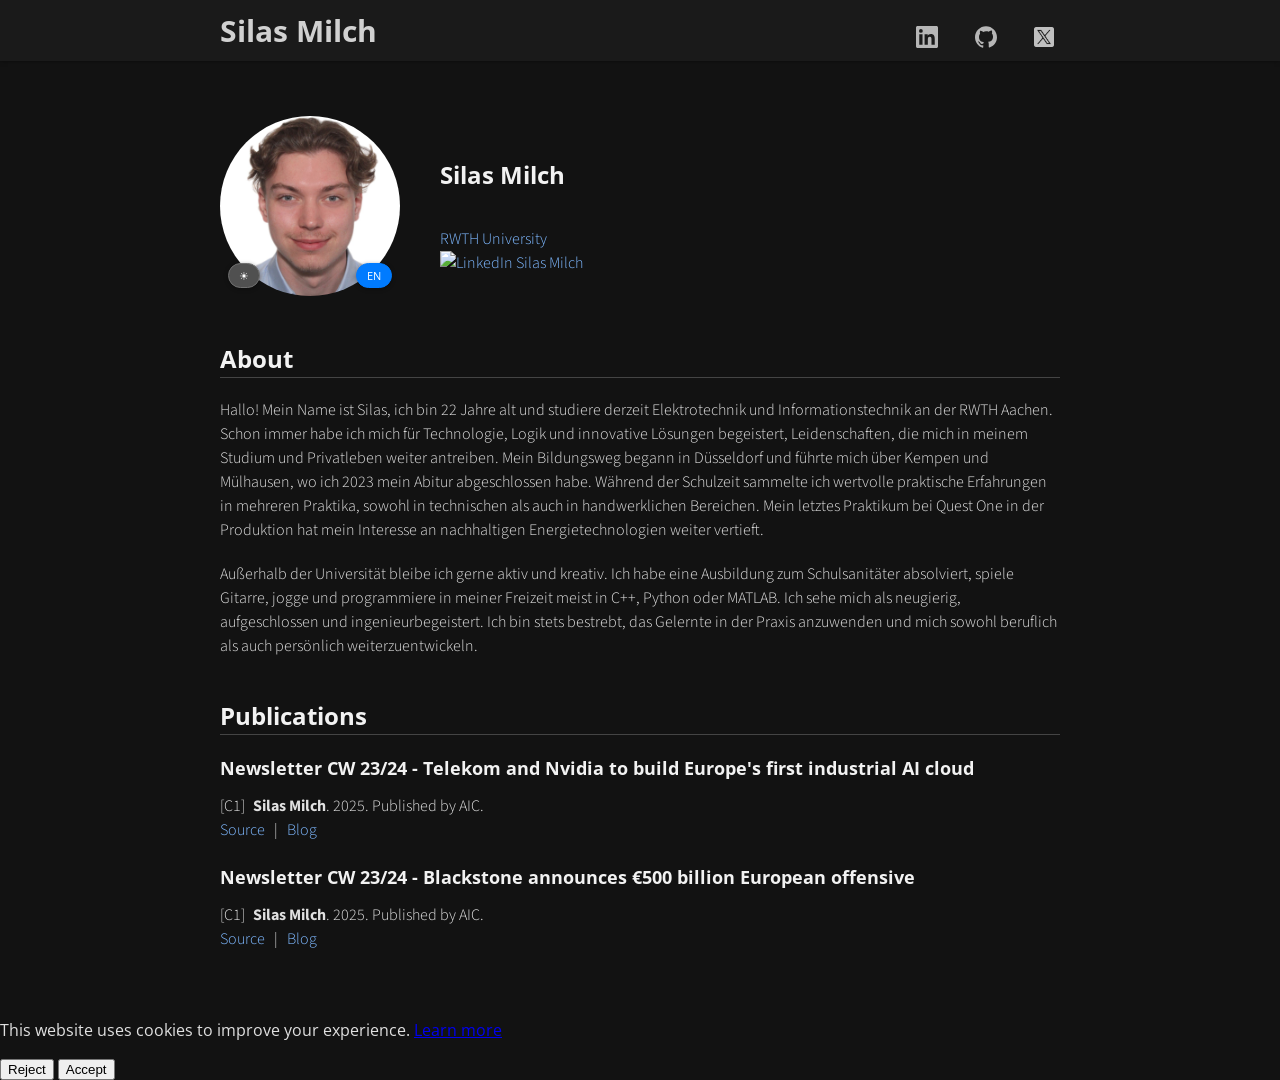
==== commit 08560c8c: "Remove now-unused CSS classes and empty placeholder span Co-Authored-By: Claude Sonnet 5 <noreply@an" ====
--- a/index.html
+++ b/index.html
@@ -15,7 +15,7 @@
   </script>
 
   <!-- Open Graph Meta-Tags -->
-  <meta property="og:title" content="Ailas Milch - Student at RWTH Aachen University">
+  <meta property="og:title" content="Silas Milch - Student at RWTH Aachen University">
   <meta property="og:description" content="Hi, I'm Silas Milch, a student of Electrical Engineering and Information Technology at RWTH Aachen University. Passionate about technology, programming, and sustainable energy solutions.">
   <meta property="og:image" content="https://www.silasmilch.eu/img/me.jpeg"> <!-- Dein Profilbild -->
   <meta property="og:url" content="https://www.silasmilch.eu/">
@@ -106,10 +106,6 @@
         </div>
         <div class="flex-row">
           <div class="flex-item flex-column">
-            <p class="text">
-              <span class="custom-text-danger">
-              </span>
-            </p>
             <h2>About</h2>
             <hr>
             <p class="text" id="about-intro" data-lang="en">
@@ -119,21 +115,7 @@
             <p class="text" id="about-extra" data-lang="en">
               <!-- Der hier stehende Text, befindet sich in lang-toggle.js -->
             </p>
-            
-              <!--
-              <h3>Table of Content</h3>
-              <hr>
-              <ul>
-              <li><a href="#conference-paper">Refereed Conference Papers</a></li>
-              <li><a href="#wip-paper">Refereed Posters, Works-in-Progress, and Workshop Papers</a></li>
-              <li><a href="#other-paper">Other Publications</a></li>
-              <li><a href="#tool">Released Open Source Tools, Datasets, and Teaching Materials</a></li>
-              <li><a href="#project">Publications</a></li> 
-              </ul> 
-              -->
 
-              
-                
                 <h2 id="publications">Publications</h2>
                 <hr>
 
@@ -162,111 +144,6 @@
                     </p>
                   </li>
                 </ol>
-
-              <!--
-              <li>
-                <p class="text-small-margin">
-                  <b>Yen-Chia Hsu</b>, Tay-Sheng Jeng, Yang-Ting Shen, and Po-Chun Chen. 2012. SynTag: A Web-based Platform for Labeling Real-time Video. In Proceedings of the ACM 2012 Conference on Computer Supported Cooperative Work (CSCW 2012). ACM.
-                  <br>
-                  <a href="http://dl.acm.org/citation.cfm?id=2145312" target="_blank">Source</a>
-                  &nbsp;&nbsp;|&nbsp;&nbsp;
-                  <a href="https://www.youtube.com/watch?v=k7zWjvpDYtE" target="_blank">Video</a>
-                  &nbsp;&nbsp;|&nbsp;&nbsp;
-                  <a href="https://yenchiah.wordpress.com/2016/05/12/syntag-a-web-based-platform-for-labeling-real-time-video-acm-cscw-2012-short-paper/" target="_blank">Blog</a>
-                  &nbsp;&nbsp;|&nbsp;&nbsp;
-                  <a href="https://github.com/yenchiah/SynTag" target="_blank">Code and Data</a>
-                </p>
-              </li>
-              -->
-
-            
-          
-            <!--
-            <h2 id="wip-paper">Refereed Posters, Works-in-Progress, and Workshop Papers</h2>
-            <hr>
-         
-             
-            <ol class="publication P-list">
-              <li>
-                <p class="text-small-margin">
-                  <b>Yen-Chia Hsu</b>, Paul Dille, Randy Sargent, Christopher Bartley, and Illah Nourbakhsh. 2015. A Web-based Large-scale Timelapse Editor for Creating and Sharing Guided Video Tours and Interactive Slideshows. IEEE Information Visualization Posters, 2015.
-                  <br>
-                  <a href="file/timelapse-editor.pdf" target="_blank">PDF</a>
-                  &nbsp;&nbsp;|&nbsp;&nbsp;
-                  <a href="https://vimeo.com/136251467" target="_blank">Source</a>
-                  &nbsp;&nbsp;|&nbsp;&nbsp;
-                  <a href="https://yenchiah.wordpress.com/2016/05/14/a-web-based-large-scale-timelapse-editor-for-creating-and-sharing-guided-video-tours-and-interactive-slideshows-ieee-vis-2015-poster/" target="_blank">Blog</a>
-                  &nbsp;&nbsp;|&nbsp;&nbsp;
-                  <a href="https://github.com/CMU-CREATE-Lab/timemachine-viewer" target="_blank">Code and Data</a>
-                </p>
-              </li>
-              <li>
-                <p class="text-small-margin">
-                  <b>Yen-Chia Hsu</b>, Jennifer Cross, Paul Dille, Illah Nourbakhsh, Leann Leiter, and Ryan Grode. 2018. Visualization Tool for Environmental Sensing and Public Health Data. In Proceedings of the 2018 ACM Conference Companion Publication on Designing Interactive Systems (DIS 2018 Companion). ACM.
-                  <br>
-                  <a href="file/env-health-channel.pdf" target="_blank">PDF</a>
-                  &nbsp;&nbsp;|&nbsp;&nbsp;
-                  <a href="https://dl.acm.org/citation.cfm?id=3197391.3205419" target="_blank">Source</a>
-                  &nbsp;&nbsp;|&nbsp;&nbsp;
-                  <a href="https://arxiv.org/abs/1804.03263" target="_blank">arXiv</a>
-                  &nbsp;&nbsp;|&nbsp;&nbsp;
-                  <a href="https://yenchiah.wordpress.com/2017/08/31/environmental-health-channel-an-online-tool-for-visualizing-sensor-and-health-data/" target="_blank">Blog</a>
-                  &nbsp;&nbsp;|&nbsp;&nbsp;
-                  <a href="file/env-health-channel-focus-group-questions.pdf" target="_blank">Appendix</a>
-                  &nbsp;&nbsp;|&nbsp;&nbsp;
-                  <a href="https://github.com/CMU-CREATE-Lab/ehp-channel" target="_blank">Code and Data</a>
-                </p>
-              </li>
-            </ol>
-            
-            <h2 id="tool">Released Open Source Tools, Datasets, and Teaching Materials</h2>
-            <hr>
-         
-            <ol class="publication T-list">
-              <li>
-                <p class="text-small-margin">
-                  Yen-Chia Hsu.
-                  <a target="_blank" href="https://github.com/yenchiah/SynTag">A Web-based Platform for Labeling Real-time Video</a>.
-                  Computer software.
-                </p>
-              </li>
-          
-            </ol>
-           
-          </div>
-
-        -->
-
-
-
-
-
-
-          <!-- 
-          <div class="flex-row full-width">
-            <div class="flex-item flex-column full-width">
-              <h2 id="project">Projects</h2>
-              <hr style="width: 100%; border: none; border-top: 1px solid #ccc; margin: 0.5em 0;">
-            </div>
-          </div>
-
-       
-          </div>
-          <div class="flex-row">
-            <div class="flex-item flex-item-stretch flex-column">
-          <img class="image max-width-600" src="img/cocteau.jpg" alt="COCTEAU Project Image">
-          </div>
-          <div class="flex-item flex-item-stretch-6 flex-column">
-            <p class="text">
-            <span class="highlight-text">COCTEAU: an Empathy-Based Tool for Decision-Making [P5, P6, T14], 2021 - 2022</span><br>
-            I worked in a team to build a tool to strengthen interactions between citizens and decision-makers on a large scale.
-            The goal is to elicit empathetic relations among stakeholders to collect perspectives on societal issues.
-            (<a href="https://periscope.io.tudelft.nl/" target="_blank">link to website</a>)
-            </p>
-          </div>
-          -->
-          
-
           </div>
         </div>
       </div>
--- a/css/custom.css
+++ b/css/custom.css
@@ -110,20 +110,6 @@
   border-color: #707070;
 }
 
-.flex-item-stretch-6 {
-  flex: 1 auto;
-}
-
-.max-width-600 {
-  max-width: 900px;
-}
-
-@media screen and (min-width: 900px) {
-  .flex-item-stretch-6 {
-    flex: 5.5;
-  }
-}
-
 .menu .menu-items > a.menu-social-link {
   flex: 0 0 auto;
   padding: 6px;
